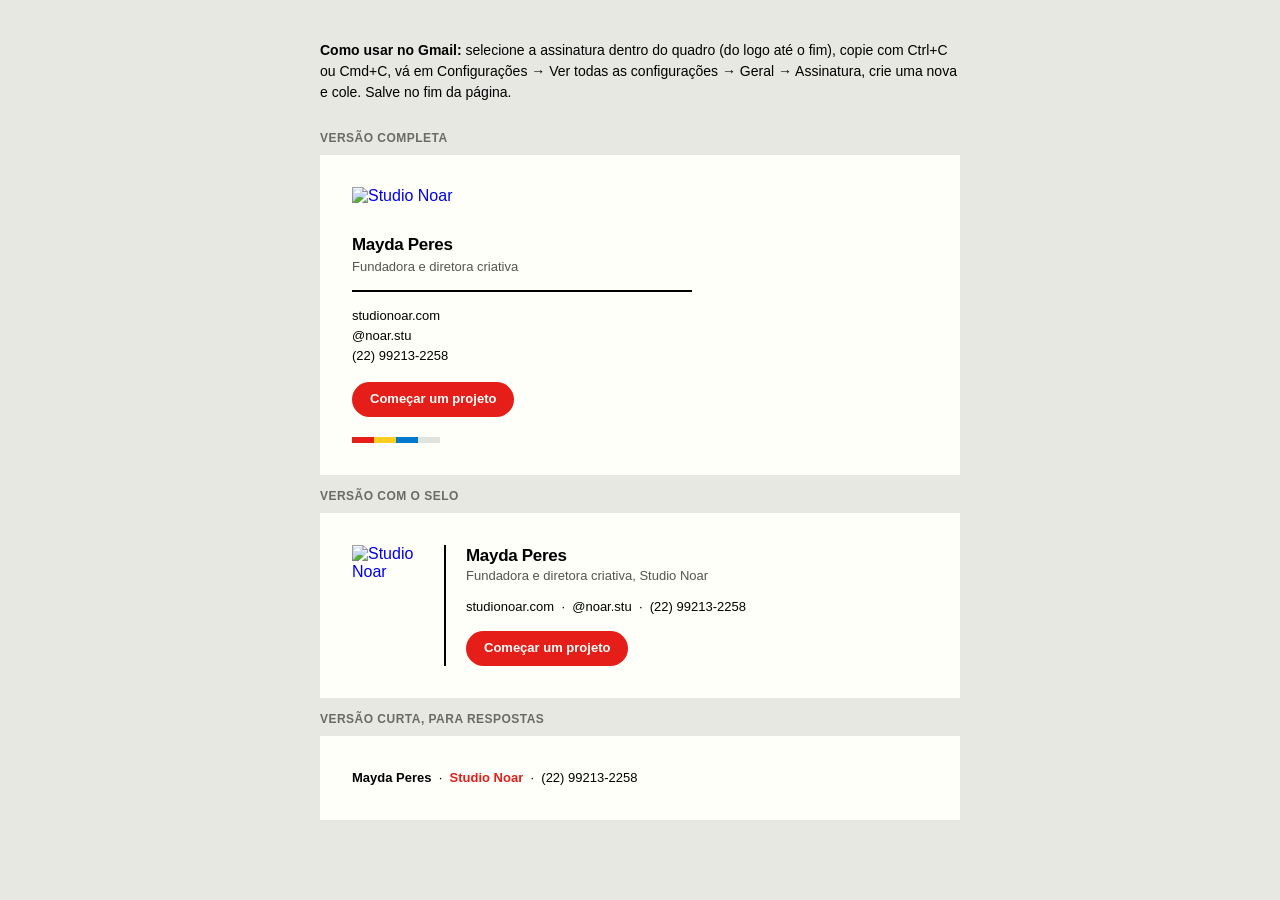
==== assets/email/assinatura.html @ f43b3b9b "Assinatura de e-mail do estúdio Co-Authored-By: Claude Opus 5.5 <noreply@anthropic.com> Claude-Sessi" ====
<!doctype html>
<html lang="pt-BR">
<head>
<meta charset="utf-8">
<meta name="viewport" content="width=device-width, initial-scale=1">
<meta name="robots" content="noindex">
<title>Assinatura de e-mail · Studio Noar</title>
<style>
  body{margin:0;padding:40px 16px;background:#E8E8E3;font-family:"Helvetica Neue",Helvetica,Arial,sans-serif;color:#000}
  .wrap{max-width:640px;margin:0 auto}
  .how{font-size:14px;line-height:1.5;margin:0 0 28px}
  .how b{font-weight:600}
  .card{background:#FFFFFA;padding:32px;margin:0 0 14px}
  .label{font-size:12px;font-weight:600;letter-spacing:.04em;text-transform:uppercase;color:#6b6b66;margin:0 0 10px}
</style>
</head>
<body>
<div class="wrap">
<p class="how"><b>Como usar no Gmail:</b> selecione a assinatura dentro do quadro (do logo até o fim), copie com Ctrl+C ou Cmd+C, vá em Configurações → Ver todas as configurações → Geral → Assinatura, crie uma nova e cole. Salve no fim da página.</p>

<p class="label">Versão completa</p>
<div class="card">
<!-- ASSINATURA COMPLETA: copie daqui -->
<table cellpadding="0" cellspacing="0" border="0" role="presentation" style="border-collapse:collapse;font-family:'Helvetica Neue',Helvetica,Arial,sans-serif;color:#000000;">
  <tr>
    <td style="padding:0 0 18px 0;">
      <a href="https://studionoar.com" style="text-decoration:none;"><img src="https://studionoar.com/assets/email/studio-noar-logo.png" width="190" height="29" alt="Studio Noar" style="display:block;border:0;width:190px;height:29px;"></a>
    </td>
  </tr>
  <tr>
    <td style="padding:0 0 2px 0;font-size:17px;line-height:22px;font-weight:bold;letter-spacing:-0.3px;color:#000000;">Mayda Peres</td>
  </tr>
  <tr>
    <td style="padding:0 0 14px 0;font-size:13px;line-height:18px;color:#55554f;">Fundadora e diretora criativa</td>
  </tr>
  <tr>
    <td style="padding:0 0 14px 0;">
      <table cellpadding="0" cellspacing="0" border="0" role="presentation" style="border-collapse:collapse;width:340px;"><tr><td style="height:2px;line-height:2px;font-size:2px;background:#000000;">&nbsp;</td></tr></table>
    </td>
  </tr>
  <tr>
    <td style="padding:0 0 16px 0;font-size:13px;line-height:20px;color:#000000;">
      <a href="https://studionoar.com" style="color:#000000;text-decoration:none;">studionoar.com</a><br>
      <a href="https://instagram.com/noar.stu" style="color:#000000;text-decoration:none;">@noar.stu</a><br>
      <a href="https://wa.me/5522992132258" style="color:#000000;text-decoration:none;">(22) 99213-2258</a>
    </td>
  </tr>
  <tr>
    <td style="padding:0 0 20px 0;">
      <a href="https://studionoar.com/#contato" style="display:inline-block;background:#E61E19;color:#FFFFFA;font-size:13px;line-height:16px;font-weight:bold;text-decoration:none;padding:9px 18px 10px 18px;border-radius:999px;">Começar um projeto</a>
    </td>
  </tr>
  <tr>
    <td>
      <table cellpadding="0" cellspacing="0" border="0" role="presentation" style="border-collapse:collapse;"><tr>
        <td style="width:22px;height:6px;line-height:6px;font-size:6px;background:#E61E19;">&nbsp;</td>
        <td style="width:22px;height:6px;line-height:6px;font-size:6px;background:#FFCF1F;">&nbsp;</td>
        <td style="width:22px;height:6px;line-height:6px;font-size:6px;background:#0078D0;">&nbsp;</td>
        <td style="width:22px;height:6px;line-height:6px;font-size:6px;background:#E3E3DE;">&nbsp;</td>
      </tr></table>
    </td>
  </tr>
</table>
<!-- ASSINATURA COMPLETA: até aqui -->
</div>

<p class="label">Versão com o selo</p>
<div class="card">
<!-- ASSINATURA COM SELO: copie daqui -->
<table cellpadding="0" cellspacing="0" border="0" role="presentation" style="border-collapse:collapse;font-family:'Helvetica Neue',Helvetica,Arial,sans-serif;color:#000000;">
  <tr>
    <td valign="top" style="padding:0 20px 0 0;">
      <a href="https://studionoar.com" style="text-decoration:none;"><img src="https://studionoar.com/assets/email/selo-noar.png" width="72" height="72" alt="Studio Noar" style="display:block;border:0;width:72px;height:72px;"></a>
    </td>
    <td valign="top" style="padding:0 0 0 20px;border-left:2px solid #000000;">
      <div style="font-size:17px;line-height:22px;font-weight:bold;letter-spacing:-0.3px;color:#000000;">Mayda Peres</div>
      <div style="font-size:13px;line-height:18px;color:#55554f;padding:0 0 12px 0;">Fundadora e diretora criativa, Studio&nbsp;Noar</div>
      <div style="font-size:13px;line-height:20px;color:#000000;padding:0 0 14px 0;">
        <a href="https://studionoar.com" style="color:#000000;text-decoration:none;">studionoar.com</a>&nbsp;&nbsp;·&nbsp;&nbsp;<a href="https://instagram.com/noar.stu" style="color:#000000;text-decoration:none;">@noar.stu</a>&nbsp;&nbsp;·&nbsp;&nbsp;<a href="https://wa.me/5522992132258" style="color:#000000;text-decoration:none;">(22)&nbsp;99213-2258</a>
      </div>
      <a href="https://studionoar.com/#contato" style="display:inline-block;background:#E61E19;color:#FFFFFA;font-size:13px;line-height:16px;font-weight:bold;text-decoration:none;padding:9px 18px 10px 18px;border-radius:999px;">Começar um projeto</a>
    </td>
  </tr>
</table>
<!-- ASSINATURA COM SELO: até aqui -->
</div>

<p class="label">Versão curta, para respostas</p>
<div class="card">
<!-- ASSINATURA CURTA: copie daqui -->
<table cellpadding="0" cellspacing="0" border="0" role="presentation" style="border-collapse:collapse;font-family:'Helvetica Neue',Helvetica,Arial,sans-serif;color:#000000;">
  <tr>
    <td style="font-size:13px;line-height:20px;color:#000000;">
      <b>Mayda Peres</b>&nbsp;&nbsp;·&nbsp;&nbsp;<a href="https://studionoar.com" style="color:#E61E19;text-decoration:none;font-weight:bold;">Studio&nbsp;Noar</a>&nbsp;&nbsp;·&nbsp;&nbsp;<a href="https://wa.me/5522992132258" style="color:#000000;text-decoration:none;">(22)&nbsp;99213-2258</a>
    </td>
  </tr>
</table>
<!-- ASSINATURA CURTA: até aqui -->
</div>
</div>
</body>
</html>
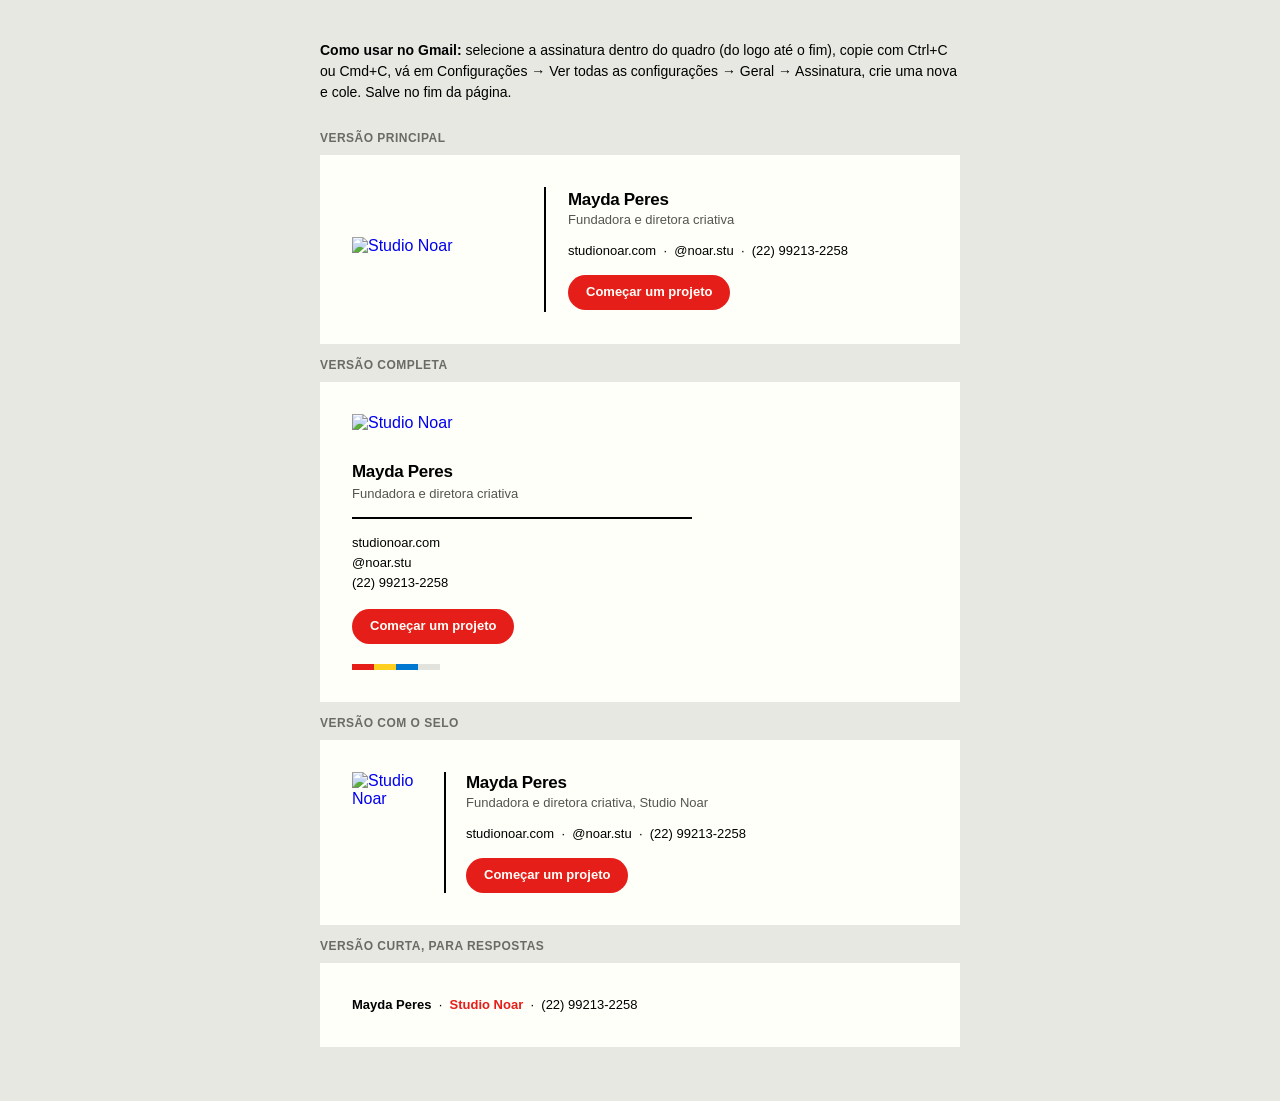
==== commit 618bbf4d: "Assinatura: versão principal com logo ao lado dos dados Co-Authored-By: Claude Opus 5.5 <noreply@ant" ====
--- a/assets/email/assinatura.html
+++ b/assets/email/assinatura.html
@@ -17,6 +17,27 @@
 <body>
 <div class="wrap">
 <p class="how"><b>Como usar no Gmail:</b> selecione a assinatura dentro do quadro (do logo até o fim), copie com Ctrl+C ou Cmd+C, vá em Configurações → Ver todas as configurações → Geral → Assinatura, crie uma nova e cole. Salve no fim da página.</p>
+
+<p class="label">Versão principal</p>
+<div class="card">
+<!-- ASSINATURA PRINCIPAL: copie daqui -->
+<table cellpadding="0" cellspacing="0" border="0" role="presentation" style="border-collapse:collapse;font-family:'Helvetica Neue',Helvetica,Arial,sans-serif;color:#000000;">
+  <tr>
+    <td valign="middle" style="padding:0 22px 0 0;">
+      <a href="https://studionoar.com" style="text-decoration:none;"><img src="https://studionoar.com/assets/email/studio-noar-logo.png" width="170" height="26" alt="Studio Noar" style="display:block;border:0;width:170px;height:26px;"></a>
+    </td>
+    <td valign="top" style="padding:2px 0 2px 22px;border-left:2px solid #000000;">
+      <div style="font-size:17px;line-height:22px;font-weight:bold;letter-spacing:-0.3px;color:#000000;">Mayda Peres</div>
+      <div style="font-size:13px;line-height:18px;color:#55554f;padding:0 0 12px 0;">Fundadora e diretora criativa</div>
+      <div style="font-size:13px;line-height:20px;color:#000000;padding:0 0 14px 0;">
+        <a href="https://studionoar.com" style="color:#000000;text-decoration:none;">studionoar.com</a>&nbsp;&nbsp;·&nbsp;&nbsp;<a href="https://instagram.com/noar.stu" style="color:#000000;text-decoration:none;">@noar.stu</a>&nbsp;&nbsp;·&nbsp;&nbsp;<a href="https://wa.me/5522992132258" style="color:#000000;text-decoration:none;">(22)&nbsp;99213-2258</a>
+      </div>
+      <a href="https://studionoar.com/#contato" style="display:inline-block;background:#E61E19;color:#FFFFFA;font-size:13px;line-height:16px;font-weight:bold;text-decoration:none;padding:9px 18px 10px 18px;border-radius:999px;">Começar um projeto</a>
+    </td>
+  </tr>
+</table>
+<!-- ASSINATURA PRINCIPAL: até aqui -->
+</div>
 
 <p class="label">Versão completa</p>
 <div class="card">
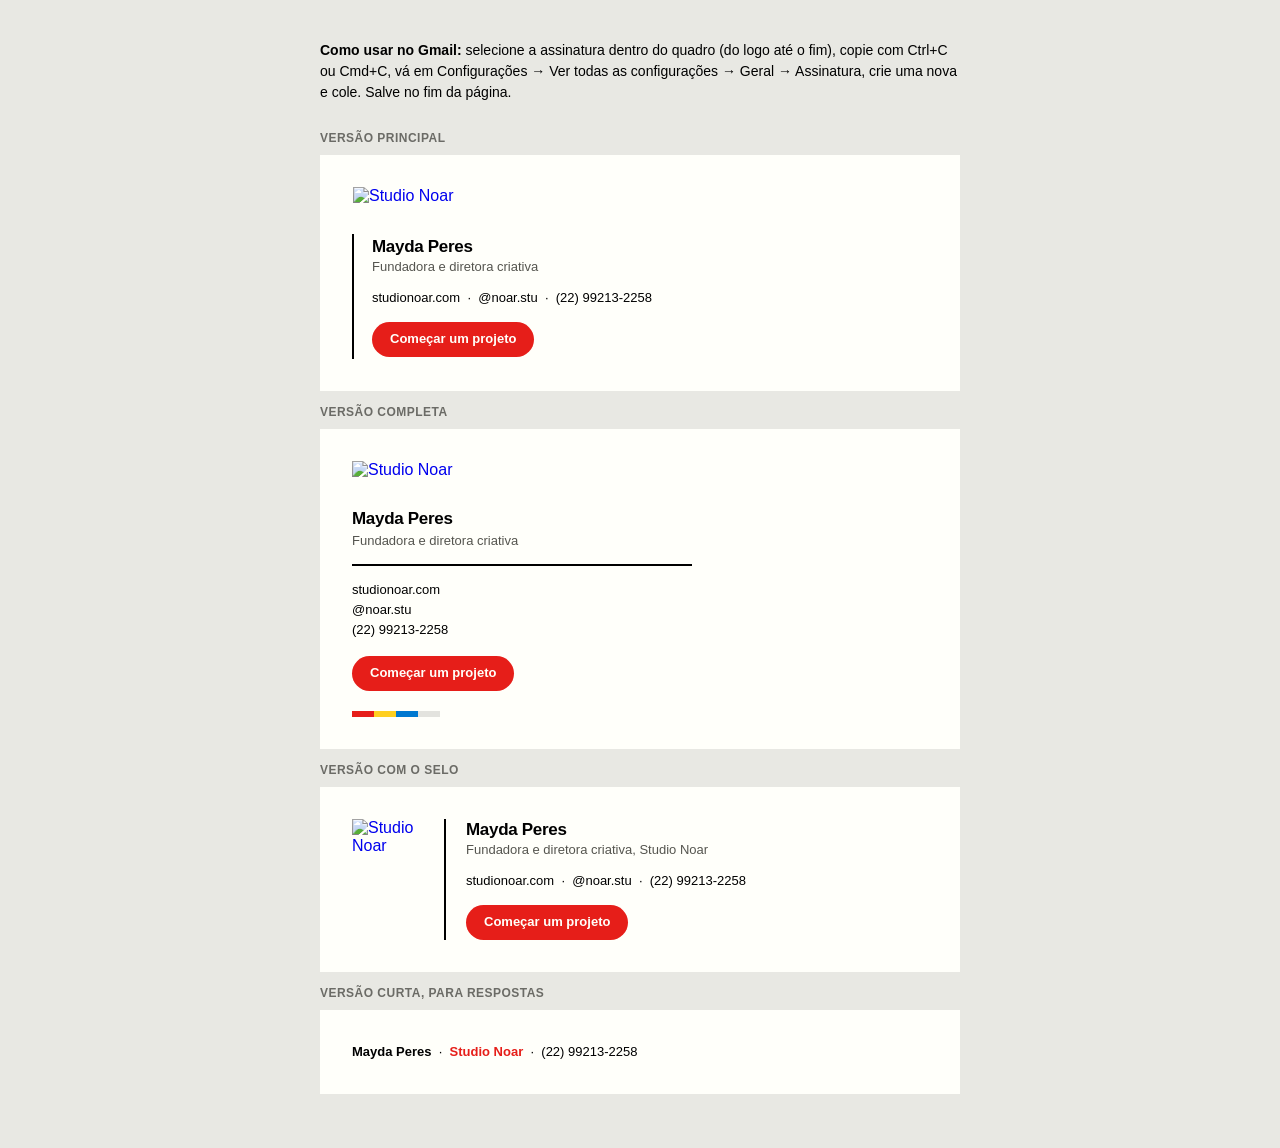
==== commit 7ecc6049: "Assinatura principal: logo em cima Co-Authored-By: Claude Opus 5.5 <noreply@anthropic.com> Claude-Se" ====
--- a/assets/email/assinatura.html
+++ b/assets/email/assinatura.html
@@ -23,10 +23,12 @@
 <!-- ASSINATURA PRINCIPAL: copie daqui -->
 <table cellpadding="0" cellspacing="0" border="0" role="presentation" style="border-collapse:collapse;font-family:'Helvetica Neue',Helvetica,Arial,sans-serif;color:#000000;">
   <tr>
-    <td valign="middle" style="padding:0 22px 0 0;">
-      <a href="https://studionoar.com" style="text-decoration:none;"><img src="https://studionoar.com/assets/email/studio-noar-logo.png" width="170" height="26" alt="Studio Noar" style="display:block;border:0;width:170px;height:26px;"></a>
+    <td style="padding:0 0 18px 0;">
+      <a href="https://studionoar.com" style="text-decoration:none;"><img src="https://studionoar.com/assets/email/studio-noar-logo.png" width="190" height="29" alt="Studio Noar" style="display:block;border:0;width:190px;height:29px;"></a>
     </td>
-    <td valign="top" style="padding:2px 0 2px 22px;border-left:2px solid #000000;">
+  </tr>
+  <tr>
+    <td style="padding:2px 0 2px 18px;border-left:2px solid #000000;">
       <div style="font-size:17px;line-height:22px;font-weight:bold;letter-spacing:-0.3px;color:#000000;">Mayda Peres</div>
       <div style="font-size:13px;line-height:18px;color:#55554f;padding:0 0 12px 0;">Fundadora e diretora criativa</div>
       <div style="font-size:13px;line-height:20px;color:#000000;padding:0 0 14px 0;">
